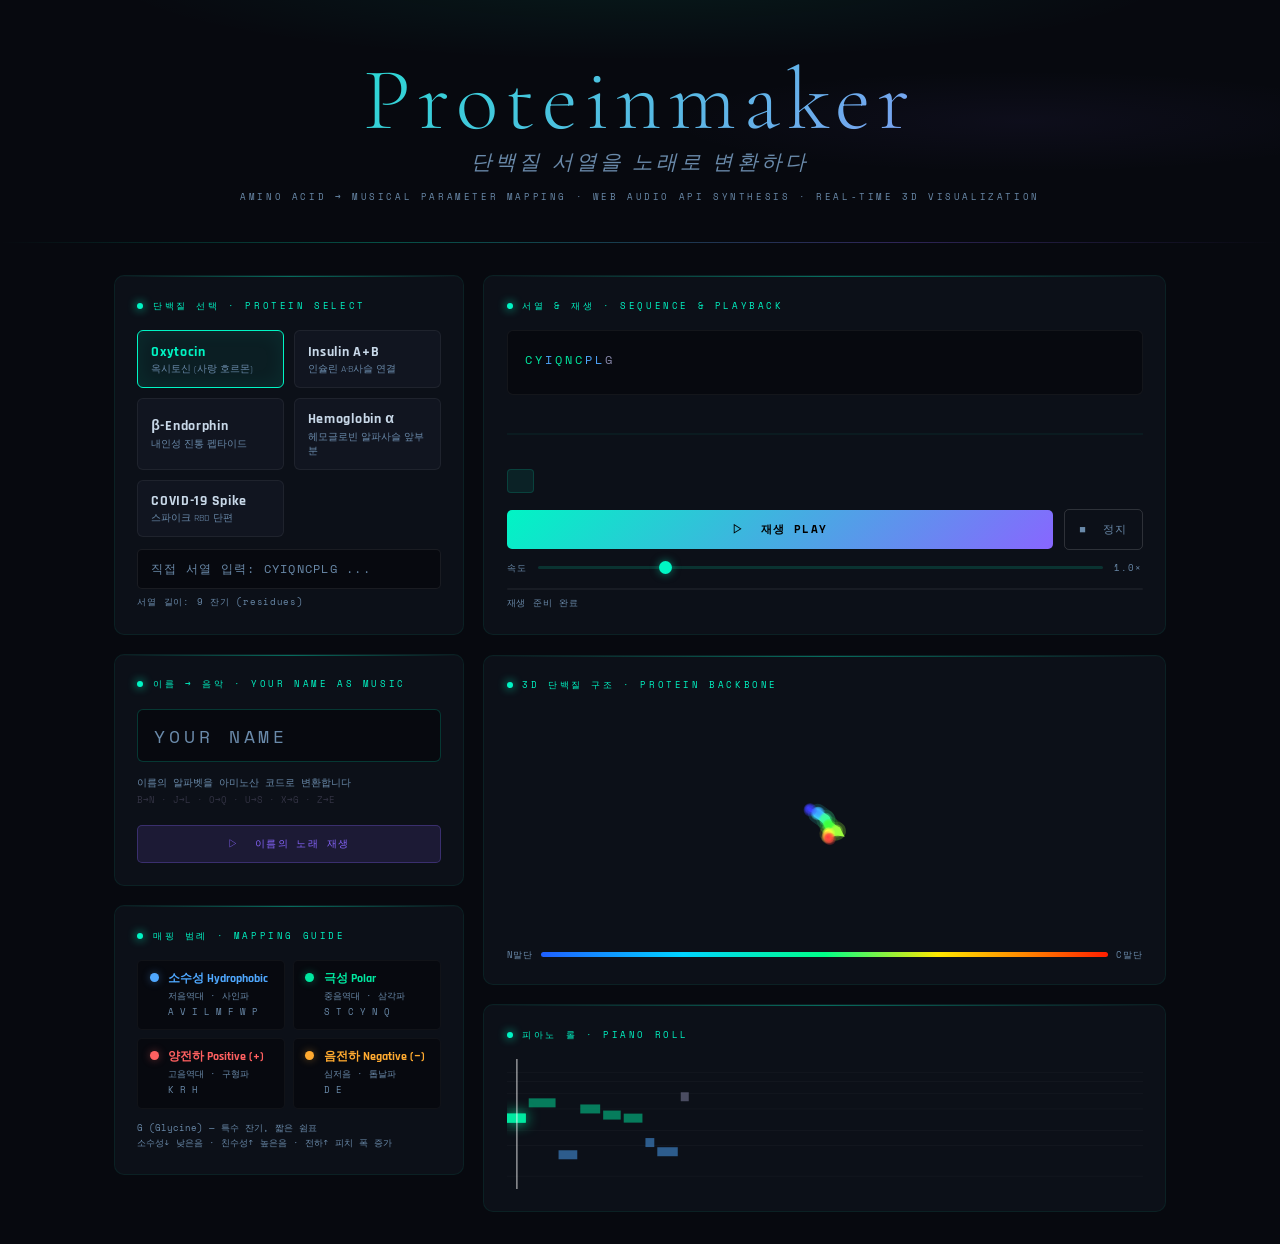
==== index.html @ b823e5b9 "Update and rename proteinmaker.html to index.html" ====
<!DOCTYPE html>
<html lang="ko">
<head>
  <meta charset="UTF-8">
  <meta name="viewport" content="width=device-width, initial-scale=1.0">
  <title>Proteinmaker — 프로틴메이커</title>
  <link rel="preconnect" href="https://fonts.googleapis.com">
  <link href="https://fonts.googleapis.com/css2?family=Cormorant+Garamond:ital,wght@0,300;0,400;0,600;1,300&family=Space+Mono:wght@400;700&family=Rajdhani:wght@400;600;700&display=swap" rel="stylesheet">
  <link rel="stylesheet" href="proteinmaker.css">
</head>
<body>

<!-- ════ HEADER ════ -->
<header class="header">
  <div class="header-bg"></div>
  <h1>Proteinmaker</h1>
  <div class="en">단백질 서열을 노래로 변환하다</div>
  <div class="tl">Amino Acid → Musical Parameter Mapping · Web Audio API Synthesis · Real-time 3D Visualization</div>
  <div class="header-line"></div>
</header>

<!-- Tooltip -->
<div id="tip"></div>

<!-- ════ MAIN GRID ════ -->
<main class="app">

  <!-- ░░ LEFT COLUMN ░░ -->
  <div class="left-col">

    <!-- Protein Select -->
    <div class="panel">
      <div class="plabel">단백질 선택 · Protein Select</div>
      <div class="pgrid" id="pgrid"></div>
      <input class="cinput" id="cseq" type="text"
             placeholder="직접 서열 입력: CYIQNCPLG ..." maxlength="120">
      <div class="status" id="seqSt">서열을 선택하거나 직접 입력하세요</div>
    </div>

    <!-- Name → Music -->
    <div class="panel">
      <div class="plabel">이름 → 음악 · Your Name as Music</div>
      <input class="ninput" id="ninput" type="text"
             placeholder="YOUR NAME" maxlength="20">
      <div class="nresult" id="nresult">
        이름의 알파벳을 아미노산 코드로 변환합니다<br>
        <small style="font-size:.55rem;color:#334;">B→N · J→L · O→Q · U→S · X→G · Z→E</small>
      </div>
      <button class="btn-nplay" id="btnNPlay">▷ &nbsp;이름의 노래 재생</button>
    </div>

    <!-- Legend -->
    <div class="panel">
      <div class="plabel">매핑 범례 · Mapping Guide</div>
      <div class="lgrid">
        <div class="litem">
          <div class="ldot" style="background:var(--c-hy);box-shadow:0 0 8px rgba(79,168,255,.4)"></div>
          <div class="ltxt">
            <strong style="color:var(--c-hy)">소수성 Hydrophobic</strong>
            <span>저음역대 · 사인파<br>A V I L M F W P</span>
          </div>
        </div>
        <div class="litem">
          <div class="ldot" style="background:var(--c-po);box-shadow:0 0 8px rgba(0,232,160,.4)"></div>
          <div class="ltxt">
            <strong style="color:var(--c-po)">극성 Polar</strong>
            <span>중음역대 · 삼각파<br>S T C Y N Q</span>
          </div>
        </div>
        <div class="litem">
          <div class="ldot" style="background:var(--c-ps);box-shadow:0 0 8px rgba(255,96,96,.4)"></div>
          <div class="ltxt">
            <strong style="color:var(--c-ps)">양전하 Positive (+)</strong>
            <span>고음역대 · 구형파<br>K R H</span>
          </div>
        </div>
        <div class="litem">
          <div class="ldot" style="background:var(--c-ng);box-shadow:0 0 8px rgba(255,170,48,.4)"></div>
          <div class="ltxt">
            <strong style="color:var(--c-ng)">음전하 Negative (−)</strong>
            <span>심저음 · 톱날파<br>D E</span>
          </div>
        </div>
      </div>
      <div style="margin-top:.8rem;font-family:'Space Mono',monospace;font-size:.55rem;color:var(--dim);line-height:1.7;">
        G (Glycine) — 특수 잔기, 짧은 쉼표<br>
        소수성↓ 낮은음 · 친수성↑ 높은음 · 전하↑ 피치 폭 증가
      </div>
    </div>

  </div><!-- /left-col -->

  <!-- ░░ RIGHT COLUMN ░░ -->
  <div class="right-col">

    <!-- Sequence + Playback -->
    <div class="panel">
      <div class="plabel">서열 &amp; 재생 · Sequence &amp; Playback</div>
      <div class="seq-wrap" id="seqDisp">
        <span style="color:var(--dim);font-size:.68rem;">단백질을 선택하면 서열이 표시됩니다...</span>
      </div>
      <canvas id="cWave"></canvas>
      <div class="note-badge" id="noteBadge">&nbsp;</div>
      <div class="ctrl">
        <button class="btnP" id="btnPlay">▷ &nbsp;재생 PLAY</button>
        <button class="btnS" id="btnStop">■ &nbsp;정지</button>
      </div>
      <div class="spd">
        <span class="spd-lbl">속도</span>
        <input type="range" id="spd" min="0.3" max="3.5" step="0.1" value="1">
        <span class="spd-lbl" id="spdV">1.0×</span>
      </div>
      <div class="prog"><div class="prog-fill" id="pfill"></div></div>
      <div class="status" id="playSt">재생 준비 완료</div>
    </div>

    <!-- 3D Protein -->
    <div class="panel">
      <div class="plabel">3D 단백질 구조 · Protein Backbone</div>
      <canvas id="c3d"></canvas>
      <!-- AlphaFold N→C color legend -->
      <div class="af-legend">
        <span>N말단</span>
        <div class="af-strip"></div>
        <span>C말단</span>
      </div>
    </div>

    <!-- Piano Roll -->
    <div class="panel">
      <div class="plabel">피아노 롤 · Piano Roll</div>
      <canvas id="cPiano"></canvas>
    </div>

  </div><!-- /right-col -->

</main>

<script src="proteinmaker.js"></script>
</body>
</html>
---- proteinmaker.css ----
/* ════════════════════════════════════════
   PROTEINMAKER — Stylesheet
   ════════════════════════════════════════ */

:root {
  --bg:   #07090f;
  --bg2:  #0c1018;
  --bg3:  #111520;
  --cyan: #00f5c4;
  --pur:  #8866ff;
  --warm: #ff7a40;
  --text: #c8d8e8;
  --dim:  #6a8aaa;
  --c-hy: #4fa8ff;
  --c-po: #00e8a0;
  --c-ps: #ff6060;
  --c-ng: #ffaa30;
  --c-sp: #8888aa;
}

*, *::before, *::after {
  margin: 0;
  padding: 0;
  box-sizing: border-box;
}

html { scroll-behavior: smooth; }

body {
  background: var(--bg);
  color: var(--text);
  font-family: 'Rajdhani', sans-serif;
  min-height: 100vh;
  overflow-x: hidden;
}

/* ── HEADER ── */
.header {
  position: relative;
  padding: 3.5rem 2rem 2.5rem;
  text-align: center;
  overflow: hidden;
}
.header-bg {
  position: absolute;
  inset: 0;
  background:
    radial-gradient(ellipse 60% 50% at 50% -10%, rgba(0,245,196,.07) 0%, transparent 70%),
    radial-gradient(ellipse 40% 30% at 80% 50%, rgba(136,102,255,.05) 0%, transparent 70%);
}
.header-line {
  position: absolute;
  bottom: 0; left: 0; right: 0;
  height: 1px;
  background: linear-gradient(90deg,
    transparent 0%,
    rgba(0,245,196,.3) 30%,
    rgba(136,102,255,.3) 70%,
    transparent 100%);
}
.header h1 {
  font-family: 'Cormorant Garamond', serif;
  font-weight: 300;
  font-size: clamp(2.8rem, 7vw, 5.5rem);
  letter-spacing: .08em;
  line-height: 1;
  background: linear-gradient(135deg, var(--cyan) 0%, #a088ff 50%, var(--cyan) 100%);
  background-size: 200%;
  -webkit-background-clip: text;
  -webkit-text-fill-color: transparent;
  background-clip: text;
  animation: shimmer 5s ease-in-out infinite;
  position: relative;
  z-index: 1;
}
.header .en {
  font-family: 'Cormorant Garamond', serif;
  font-style: italic;
  font-size: clamp(.9rem, 2vw, 1.3rem);
  color: var(--dim);
  letter-spacing: .15em;
  margin-top: .25rem;
  position: relative;
  z-index: 1;
}
.header .tl {
  font-family: 'Space Mono', monospace;
  font-size: .58rem;
  letter-spacing: .28em;
  text-transform: uppercase;
  color: var(--dim);
  margin-top: .9rem;
  position: relative;
  z-index: 1;
}

@keyframes shimmer {
  0%, 100% { background-position: 0% 50%; }
  50%       { background-position: 100% 50%; }
}

/* ── LAYOUT ── */
.app {
  max-width: 1100px;
  margin: 0 auto;
  padding: 2rem 1.5rem;
  display: grid;
  grid-template-columns: 350px 1fr;
  gap: 1.2rem;
  align-items: start;
}
.left-col, .right-col {
  display: flex;
  flex-direction: column;
  gap: 1.2rem;
}

/* ── PANEL ── */
.panel {
  background: var(--bg2);
  border: 1px solid rgba(0,245,196,.07);
  border-radius: 10px;
  padding: 1.4rem;
  position: relative;
  overflow: hidden;
}
.panel::after {
  content: '';
  position: absolute;
  top: 0; left: 0; right: 0;
  height: 1px;
  background: linear-gradient(90deg, transparent, rgba(0,245,196,.4), transparent);
}
.plabel {
  font-family: 'Space Mono', monospace;
  font-size: .58rem;
  letter-spacing: .28em;
  text-transform: uppercase;
  color: var(--cyan);
  margin-bottom: 1.1rem;
  display: flex;
  align-items: center;
  gap: .6rem;
}
.plabel::before {
  content: '';
  width: 6px; height: 6px;
  background: var(--cyan);
  border-radius: 50%;
  box-shadow: 0 0 10px var(--cyan);
  flex-shrink: 0;
}

/* ── PROTEIN BUTTONS ── */
.pgrid {
  display: grid;
  grid-template-columns: 1fr 1fr;
  gap: .6rem;
}
.pbtn {
  background: var(--bg3);
  border: 1px solid rgba(255,255,255,.06);
  border-radius: 6px;
  padding: .7rem .8rem;
  cursor: pointer;
  text-align: left;
  transition: all .2s;
  color: var(--text);
  font-family: 'Rajdhani', sans-serif;
}
.pbtn:hover {
  border-color: rgba(0,245,196,.3);
  background: rgba(0,245,196,.04);
}
.pbtn.active {
  border-color: var(--cyan);
  background: rgba(0,245,196,.06);
  box-shadow: 0 0 20px rgba(0,245,196,.08) inset;
}
.pbtn .pn {
  font-size: .88rem;
  font-weight: 700;
  letter-spacing: .05em;
  display: block;
}
.pbtn.active .pn { color: var(--cyan); }
.pbtn .pd {
  font-size: .62rem;
  color: var(--dim);
  margin-top: .1rem;
  font-weight: 400;
  display: block;
}

/* ── SEQUENCE DISPLAY ── */
.seq-wrap {
  background: var(--bg);
  border: 1px solid rgba(255,255,255,.05);
  border-radius: 6px;
  padding: 1rem;
  font-family: 'Space Mono', monospace;
  font-size: .78rem;
  line-height: 2.1;
  word-break: break-all;
  min-height: 65px;
  max-height: 110px;
  overflow-y: auto;
  letter-spacing: .08em;
}
.seq-wrap::-webkit-scrollbar { width: 3px; }
.seq-wrap::-webkit-scrollbar-thumb {
  background: rgba(0,245,196,.25);
  border-radius: 2px;
}

.aa {
  display: inline-block;
  cursor: default;
  border-radius: 2px;
  padding: 0 1px;
  transition: transform .15s, filter .15s;
}
.aa:hover { transform: translateY(-3px) scale(1.25); filter: brightness(1.6); }
.aa.lit { animation: aaFlash .35s ease; }

@keyframes aaFlash {
  0%   { transform: scale(1); }
  45%  { transform: translateY(-5px) scale(1.5); filter: brightness(2.8); }
  100% { transform: scale(1); }
}

.aa.hydrophobic { color: var(--c-hy); }
.aa.polar       { color: var(--c-po); }
.aa.positive    { color: var(--c-ps); }
.aa.negative    { color: var(--c-ng); }
.aa.special     { color: var(--c-sp); }

/* ── CONTROLS ── */
.ctrl {
  display: flex;
  gap: .7rem;
  align-items: center;
  margin-top: 1rem;
}
.btnP {
  flex: 1;
  background: linear-gradient(135deg, var(--cyan), var(--pur));
  border: none;
  border-radius: 5px;
  padding: .72rem 1rem;
  color: #000;
  font-family: 'Space Mono', monospace;
  font-size: .68rem;
  font-weight: 700;
  letter-spacing: .12em;
  text-transform: uppercase;
  cursor: pointer;
  transition: all .2s;
}
.btnP:hover { transform: translateY(-1px); box-shadow: 0 6px 25px rgba(0,245,196,.25); }
.btnP:active { transform: translateY(0); }
.btnP:disabled { opacity: .4; cursor: default; transform: none; box-shadow: none; }

.btnS {
  background: transparent;
  border: 1px solid rgba(255,255,255,.14);
  border-radius: 5px;
  padding: .72rem .9rem;
  color: var(--dim);
  font-family: 'Space Mono', monospace;
  font-size: .68rem;
  letter-spacing: .1em;
  cursor: pointer;
  transition: all .2s;
}
.btnS:hover { border-color: var(--warm); color: var(--warm); }

.spd {
  display: flex;
  align-items: center;
  gap: .7rem;
  margin-top: .7rem;
}
.spd-lbl {
  font-family: 'Space Mono', monospace;
  font-size: .58rem;
  letter-spacing: .12em;
  text-transform: uppercase;
  color: var(--dim);
  white-space: nowrap;
}

input[type=range] {
  -webkit-appearance: none;
  flex: 1;
  height: 3px;
  background: rgba(0,245,196,.15);
  border-radius: 2px;
  outline: none;
}
input[type=range]::-webkit-slider-thumb {
  -webkit-appearance: none;
  width: 13px; height: 13px;
  background: var(--cyan);
  border-radius: 50%;
  cursor: pointer;
  box-shadow: 0 0 8px rgba(0,245,196,.5);
}

.prog {
  margin-top: .8rem;
  height: 2px;
  background: rgba(255,255,255,.05);
  border-radius: 2px;
  overflow: hidden;
}
.prog-fill {
  height: 100%;
  background: linear-gradient(90deg, var(--cyan), var(--pur));
  box-shadow: 0 0 6px var(--cyan);
  width: 0;
  transition: width .08s linear;
}
.status {
  font-family: 'Space Mono', monospace;
  font-size: .58rem;
  color: var(--dim);
  letter-spacing: .08em;
  margin-top: .4rem;
  min-height: 1rem;
}

/* ── CUSTOM INPUT ── */
.cinput {
  width: 100%;
  background: var(--bg);
  border: 1px solid rgba(255,255,255,.08);
  border-radius: 5px;
  padding: .6rem .8rem;
  color: var(--cyan);
  font-family: 'Space Mono', monospace;
  font-size: .78rem;
  letter-spacing: .1em;
  text-transform: uppercase;
  outline: none;
  margin-top: .7rem;
  transition: border-color .2s;
}
.cinput:focus { border-color: rgba(0,245,196,.35); }
.cinput::placeholder { color: var(--dim); text-transform: none; }

/* ── NAME CONVERTER ── */
.ninput {
  width: 100%;
  background: var(--bg);
  border: 1px solid rgba(0,245,196,.2);
  border-radius: 6px;
  padding: .8rem 1rem;
  color: var(--cyan);
  font-family: 'Space Mono', monospace;
  font-size: 1.1rem;
  letter-spacing: .22em;
  text-transform: uppercase;
  outline: none;
  transition: all .2s;
}
.ninput:focus {
  border-color: var(--cyan);
  box-shadow: 0 0 20px rgba(0,245,196,.07);
}
.ninput::placeholder { color: var(--dim); }

.nresult {
  margin-top: .7rem;
  font-family: 'Space Mono', monospace;
  font-size: .63rem;
  color: var(--dim);
  line-height: 1.7;
  min-height: 2.5rem;
}
.btn-nplay {
  margin-top: .7rem;
  width: 100%;
  background: rgba(136,102,255,.13);
  border: 1px solid rgba(136,102,255,.28);
  border-radius: 5px;
  padding: .65rem;
  color: var(--pur);
  font-family: 'Space Mono', monospace;
  font-size: .62rem;
  letter-spacing: .15em;
  text-transform: uppercase;
  cursor: pointer;
  transition: all .2s;
}
.btn-nplay:hover { background: rgba(136,102,255,.23); }

/* ── LEGEND ── */
.lgrid {
  display: grid;
  grid-template-columns: 1fr 1fr;
  gap: .5rem;
}
.litem {
  display: flex;
  align-items: flex-start;
  gap: .6rem;
  padding: .6rem .7rem;
  background: var(--bg);
  border-radius: 5px;
  border: 1px solid rgba(255,255,255,.04);
}
.ldot {
  width: 9px; height: 9px;
  border-radius: 50%;
  margin-top: .15rem;
  flex-shrink: 0;
}
.ltxt { font-size: .72rem; line-height: 1.4; }
.ltxt strong { font-weight: 700; display: block; font-size: .75rem; }
.ltxt span { color: var(--dim); font-family: 'Space Mono', monospace; font-size: .55rem; }

/* ── CANVASES ── */
#c3d    { width: 100%; height: 230px; border-radius: 6px; display: block; }
#cPiano { width: 100%; height: 130px; border-radius: 6px; display: block; }
#cWave  { width: 100%; height: 54px;  border-radius: 5px; display: block; margin-top: .7rem; }

/* ── AlphaFold legend strip ── */
.af-legend {
  display: flex;
  align-items: center;
  gap: .5rem;
  margin-top: .5rem;
  font-family: 'Space Mono', monospace;
  font-size: .55rem;
  color: var(--dim);
  letter-spacing: .08em;
}
.af-strip {
  flex: 1;
  height: 5px;
  border-radius: 3px;
  background: linear-gradient(90deg,
    #1f5fff 0%, #00d4ff 25%, #00ff88 50%, #ffe800 70%, #ff8800 85%, #ff1e00 100%);
}

/* ── TOOLTIP ── */
#tip {
  position: fixed;
  background: var(--bg3);
  border: 1px solid rgba(0,245,196,.25);
  border-radius: 5px;
  padding: .38rem .75rem;
  font-family: 'Space Mono', monospace;
  font-size: .58rem;
  letter-spacing: .04em;
  color: var(--text);
  pointer-events: none;
  opacity: 0;
  transform: translateY(-4px);
  transition: opacity .12s, transform .12s;
  z-index: 9999;
  white-space: nowrap;
}
#tip.show { opacity: 1; transform: translateY(0); }

/* ── NOTE BADGE ── */
.note-badge {
  font-family: 'Space Mono', monospace;
  font-size: .6rem;
  color: var(--cyan);
  background: rgba(0,245,196,.08);
  border: 1px solid rgba(0,245,196,.15);
  border-radius: 4px;
  padding: .25rem .6rem;
  display: inline-block;
  margin-top: .5rem;
  min-height: 1.4rem;
}

/* ── RESPONSIVE ── */
@media (max-width: 800px) {
  .app { grid-template-columns: 1fr; }
  .pgrid { grid-template-columns: 1fr 1fr; }
}
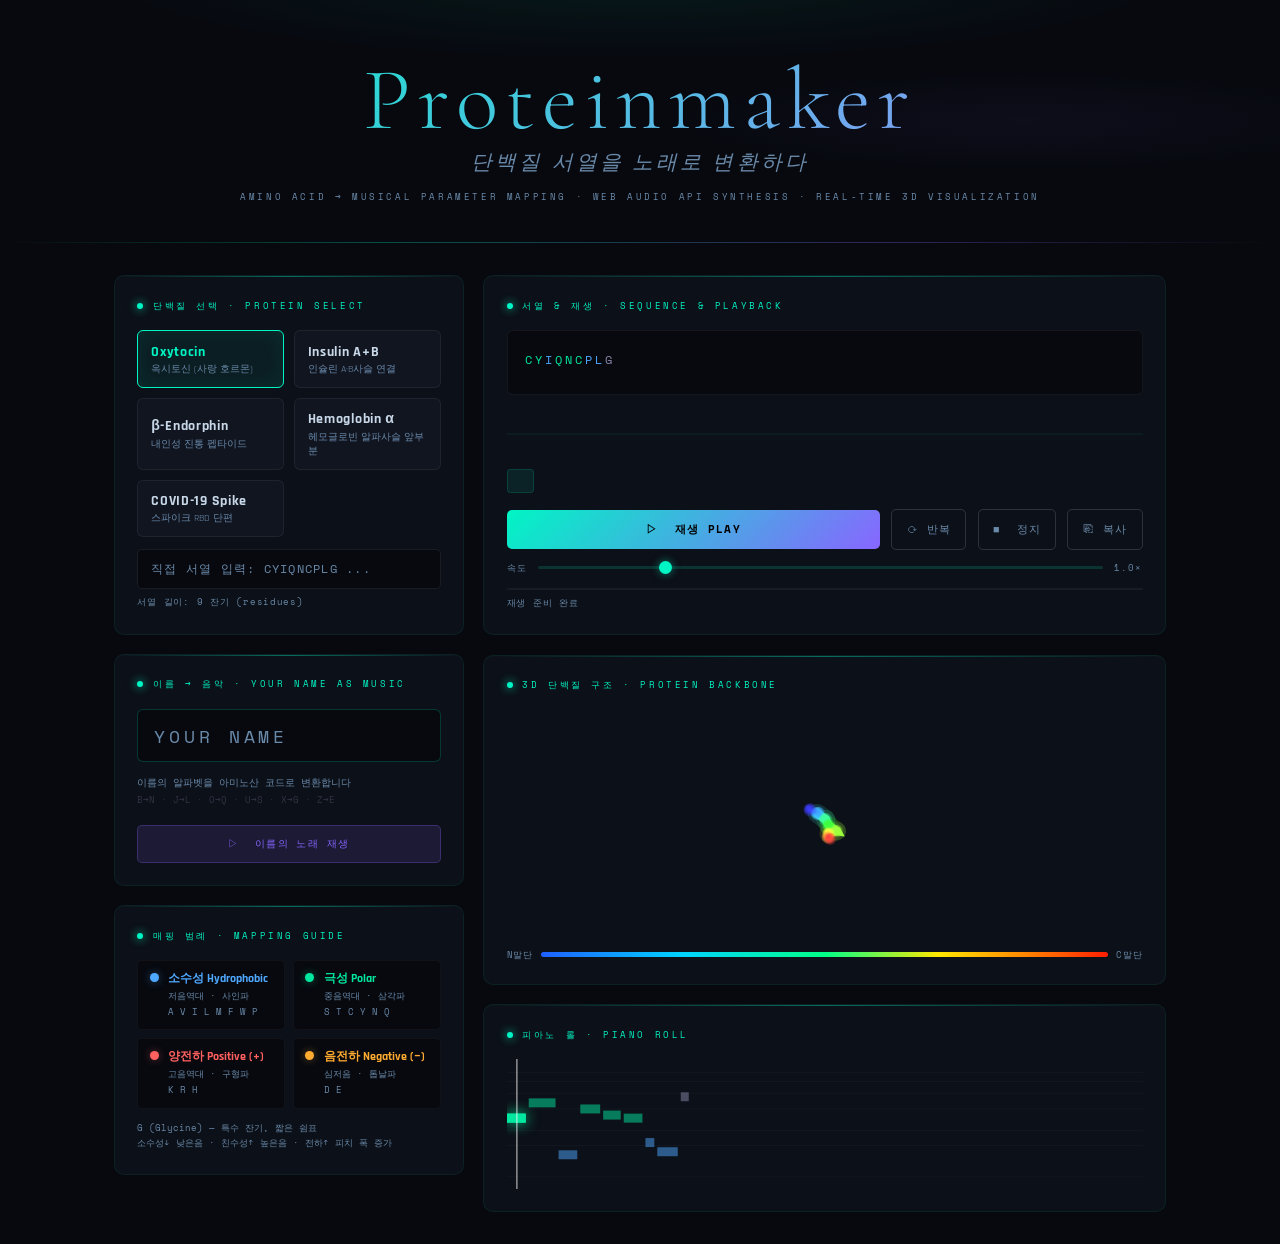
==== commit d47707cc: "Add loop and copy buttons to the control panel" ====
--- a/index.html
+++ b/index.html
@@ -103,7 +103,9 @@
       <div class="note-badge" id="noteBadge">&nbsp;</div>
       <div class="ctrl">
         <button class="btnP" id="btnPlay">▷ &nbsp;재생 PLAY</button>
+        <button class="btnS" id="btnLoop">⟳  반복</button>
         <button class="btnS" id="btnStop">■ &nbsp;정지</button>
+        <button class="btnS" id="btnCopy">⎘  복사</button>
       </div>
       <div class="spd">
         <span class="spd-lbl">속도</span>
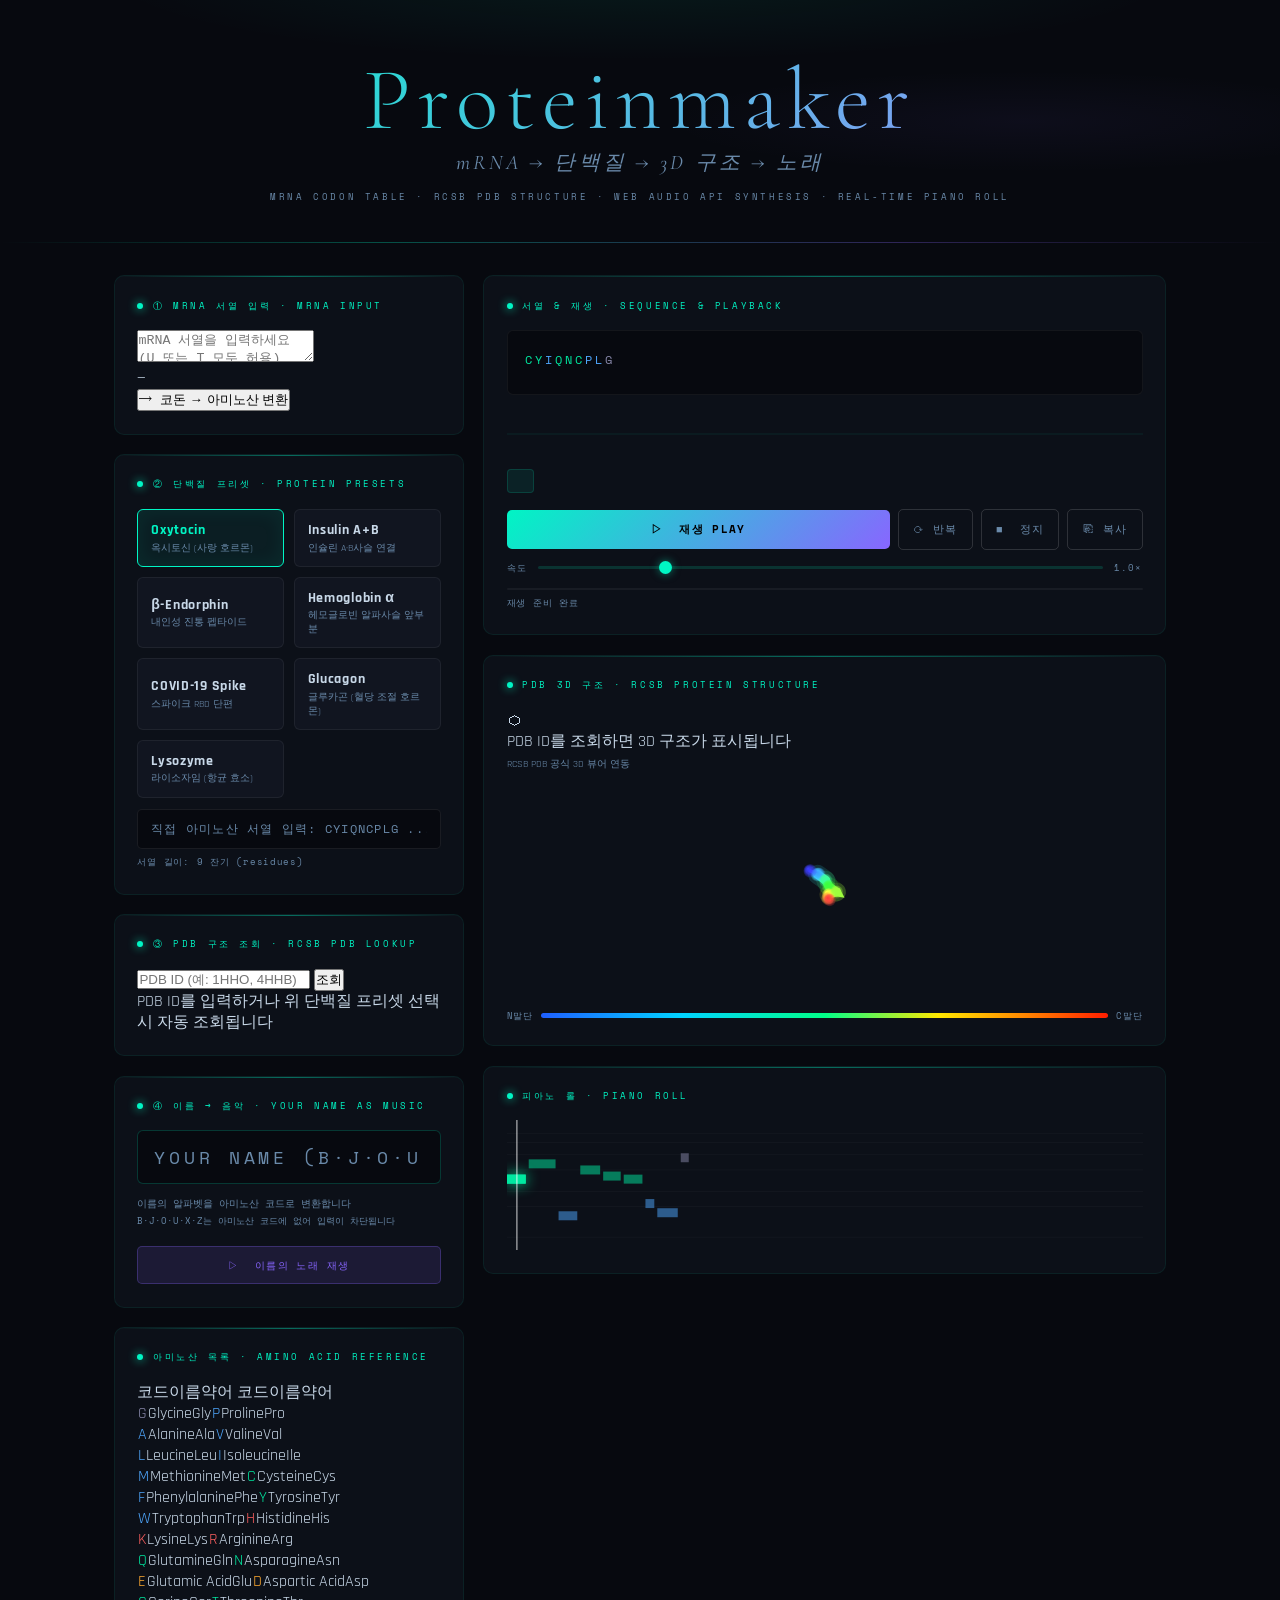
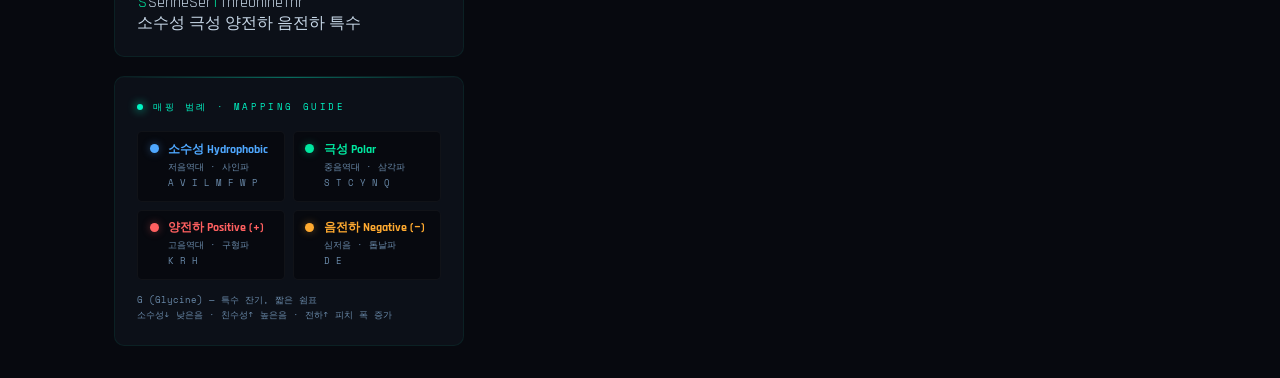
==== commit a2af45cb: "Update index.html" ====
--- a/index.html
+++ b/index.html
@@ -14,8 +14,8 @@
 <header class="header">
   <div class="header-bg"></div>
   <h1>Proteinmaker</h1>
-  <div class="en">단백질 서열을 노래로 변환하다</div>
-  <div class="tl">Amino Acid → Musical Parameter Mapping · Web Audio API Synthesis · Real-time 3D Visualization</div>
+  <div class="en">mRNA → 단백질 → 3D 구조 → 노래</div>
+  <div class="tl">mRNA Codon Table · RCSB PDB Structure · Web Audio API Synthesis · Real-time Piano Roll</div>
   <div class="header-line"></div>
 </header>
 
@@ -28,28 +28,78 @@
   <!-- ░░ LEFT COLUMN ░░ -->
   <div class="left-col">
 
-    <!-- Protein Select -->
-    <div class="panel">
-      <div class="plabel">단백질 선택 · Protein Select</div>
+    <!-- ① mRNA 입력 패널 -->
+    <div class="panel">
+      <div class="plabel">① mRNA 서열 입력 · mRNA Input</div>
+      <textarea class="mrna-input" id="mrnaInput"
+        placeholder="mRNA 서열을 입력하세요 (U 또는 T 모두 허용)&#10;예시: AUGGCUUCUGGUGCCACGACCAAAGAUGAAGUC..."
+        spellcheck="false"></textarea>
+      <div class="mrna-meta" id="mrnaMeta">—</div>
+      <button class="btn-translate" id="btnTranslate">⟶ &nbsp;코돈 → 아미노산 변환</button>
+      <div class="codon-strip" id="codonStrip"></div>
+    </div>
+
+    <!-- ② 단백질 프리셋 -->
+    <div class="panel">
+      <div class="plabel">② 단백질 프리셋 · Protein Presets</div>
       <div class="pgrid" id="pgrid"></div>
       <input class="cinput" id="cseq" type="text"
-             placeholder="직접 서열 입력: CYIQNCPLG ..." maxlength="120">
+             placeholder="직접 아미노산 서열 입력: CYIQNCPLG ..." maxlength="120">
       <div class="status" id="seqSt">서열을 선택하거나 직접 입력하세요</div>
     </div>
 
-    <!-- Name → Music -->
-    <div class="panel">
-      <div class="plabel">이름 → 음악 · Your Name as Music</div>
+    <!-- ③ PDB 구조 조회 -->
+    <div class="panel">
+      <div class="plabel">③ PDB 구조 조회 · RCSB PDB Lookup</div>
+      <div class="pdb-row">
+        <input class="pdb-input" id="pdbId" type="text" placeholder="PDB ID (예: 1HHO, 4HHB)" maxlength="4">
+        <button class="btn-pdb" id="btnPdb">조회</button>
+      </div>
+      <div class="pdb-presets" id="pdbPresets"></div>
+      <div class="pdb-info" id="pdbInfo">PDB ID를 입력하거나 위 단백질 프리셋 선택 시 자동 조회됩니다</div>
+    </div>
+
+    <!-- ④ 이름 → 음악 -->
+    <div class="panel">
+      <div class="plabel">④ 이름 → 음악 · Your Name as Music</div>
       <input class="ninput" id="ninput" type="text"
-             placeholder="YOUR NAME" maxlength="20">
+             placeholder="YOUR NAME (B·J·O·U·X·Z 입력 불가)" maxlength="20">
       <div class="nresult" id="nresult">
         이름의 알파벳을 아미노산 코드로 변환합니다<br>
-        <small style="font-size:.55rem;color:#334;">B→N · J→L · O→Q · U→S · X→G · Z→E</small>
+        <small style="font-size:.55rem;color:var(--dim);">B·J·O·U·X·Z는 아미노산 코드에 없어 입력이 차단됩니다</small>
       </div>
       <button class="btn-nplay" id="btnNPlay">▷ &nbsp;이름의 노래 재생</button>
     </div>
 
-    <!-- Legend -->
+    <!-- 아미노산 표 -->
+    <div class="panel">
+      <div class="plabel">아미노산 목록 · Amino Acid Reference</div>
+      <div class="aa-ref-table">
+        <div class="aa-ref-row aa-ref-head">
+          <span>코드</span><span>이름</span><span>약어</span>
+          <span>코드</span><span>이름</span><span>약어</span>
+        </div>
+        <div class="aa-ref-row"><span class="aa special">G</span><span>Glycine</span><span class="aa-abbr">Gly</span><span class="aa hydrophobic">P</span><span>Proline</span><span class="aa-abbr">Pro</span></div>
+        <div class="aa-ref-row"><span class="aa hydrophobic">A</span><span>Alanine</span><span class="aa-abbr">Ala</span><span class="aa hydrophobic">V</span><span>Valine</span><span class="aa-abbr">Val</span></div>
+        <div class="aa-ref-row"><span class="aa hydrophobic">L</span><span>Leucine</span><span class="aa-abbr">Leu</span><span class="aa hydrophobic">I</span><span>Isoleucine</span><span class="aa-abbr">Ile</span></div>
+        <div class="aa-ref-row"><span class="aa hydrophobic">M</span><span>Methionine</span><span class="aa-abbr">Met</span><span class="aa polar">C</span><span>Cysteine</span><span class="aa-abbr">Cys</span></div>
+        <div class="aa-ref-row"><span class="aa hydrophobic">F</span><span>Phenylalanine</span><span class="aa-abbr">Phe</span><span class="aa polar">Y</span><span>Tyrosine</span><span class="aa-abbr">Tyr</span></div>
+        <div class="aa-ref-row"><span class="aa hydrophobic">W</span><span>Tryptophan</span><span class="aa-abbr">Trp</span><span class="aa positive">H</span><span>Histidine</span><span class="aa-abbr">His</span></div>
+        <div class="aa-ref-row"><span class="aa positive">K</span><span>Lysine</span><span class="aa-abbr">Lys</span><span class="aa positive">R</span><span>Arginine</span><span class="aa-abbr">Arg</span></div>
+        <div class="aa-ref-row"><span class="aa polar">Q</span><span>Glutamine</span><span class="aa-abbr">Gln</span><span class="aa polar">N</span><span>Asparagine</span><span class="aa-abbr">Asn</span></div>
+        <div class="aa-ref-row"><span class="aa negative">E</span><span>Glutamic Acid</span><span class="aa-abbr">Glu</span><span class="aa negative">D</span><span>Aspartic Acid</span><span class="aa-abbr">Asp</span></div>
+        <div class="aa-ref-row"><span class="aa polar">S</span><span>Serine</span><span class="aa-abbr">Ser</span><span class="aa polar">T</span><span>Threonine</span><span class="aa-abbr">Thr</span></div>
+      </div>
+      <div class="aa-ref-legend">
+        <span><em class="dot" style="background:var(--c-hy)"></em>소수성</span>
+        <span><em class="dot" style="background:var(--c-po)"></em>극성</span>
+        <span><em class="dot" style="background:var(--c-ps)"></em>양전하</span>
+        <span><em class="dot" style="background:var(--c-ng)"></em>음전하</span>
+        <span><em class="dot" style="background:var(--c-sp)"></em>특수</span>
+      </div>
+    </div>
+
+    <!-- 범례 -->
     <div class="panel">
       <div class="plabel">매핑 범례 · Mapping Guide</div>
       <div class="lgrid">
@@ -93,7 +143,7 @@
   <!-- ░░ RIGHT COLUMN ░░ -->
   <div class="right-col">
 
-    <!-- Sequence + Playback -->
+    <!-- 서열 & 재생 -->
     <div class="panel">
       <div class="plabel">서열 &amp; 재생 · Sequence &amp; Playback</div>
       <div class="seq-wrap" id="seqDisp">
@@ -116,11 +166,20 @@
       <div class="status" id="playSt">재생 준비 완료</div>
     </div>
 
-    <!-- 3D Protein -->
-    <div class="panel">
-      <div class="plabel">3D 단백질 구조 · Protein Backbone</div>
+    <!-- PDB 3D 뷰어 -->
+    <div class="panel">
+      <div class="plabel">PDB 3D 구조 · RCSB Protein Structure</div>
+      <div class="pdb-viewer-wrap" id="pdbViewerWrap">
+        <div class="pdb-placeholder" id="pdbPlaceholder">
+          <div class="pdb-ph-icon">⬡</div>
+          <div>PDB ID를 조회하면 3D 구조가 표시됩니다</div>
+          <div style="font-size:.6rem;color:var(--dim);margin-top:.4rem;">RCSB PDB 공식 3D 뷰어 연동</div>
+        </div>
+        <iframe id="pdbFrame" class="pdb-frame" src="" style="display:none"></iframe>
+      </div>
+      <div class="pdb-atoms" id="pdbAtoms"></div>
+      <!-- Cα backbone canvas (자체 렌더) -->
       <canvas id="c3d"></canvas>
-      <!-- AlphaFold N→C color legend -->
       <div class="af-legend">
         <span>N말단</span>
         <div class="af-strip"></div>
@@ -128,7 +187,7 @@
       </div>
     </div>
 
-    <!-- Piano Roll -->
+    <!-- 피아노 롤 -->
     <div class="panel">
       <div class="plabel">피아노 롤 · Piano Roll</div>
       <canvas id="cPiano"></canvas>
--- a/proteinmaker.css
+++ b/proteinmaker.css
@@ -238,9 +238,10 @@
 /* ── CONTROLS ── */
 .ctrl {
   display: flex;
-  gap: .7rem;
+  gap: .5rem;
   align-items: center;
   margin-top: 1rem;
+  flex-wrap: wrap;
 }
 .btnP {
   flex: 1;
